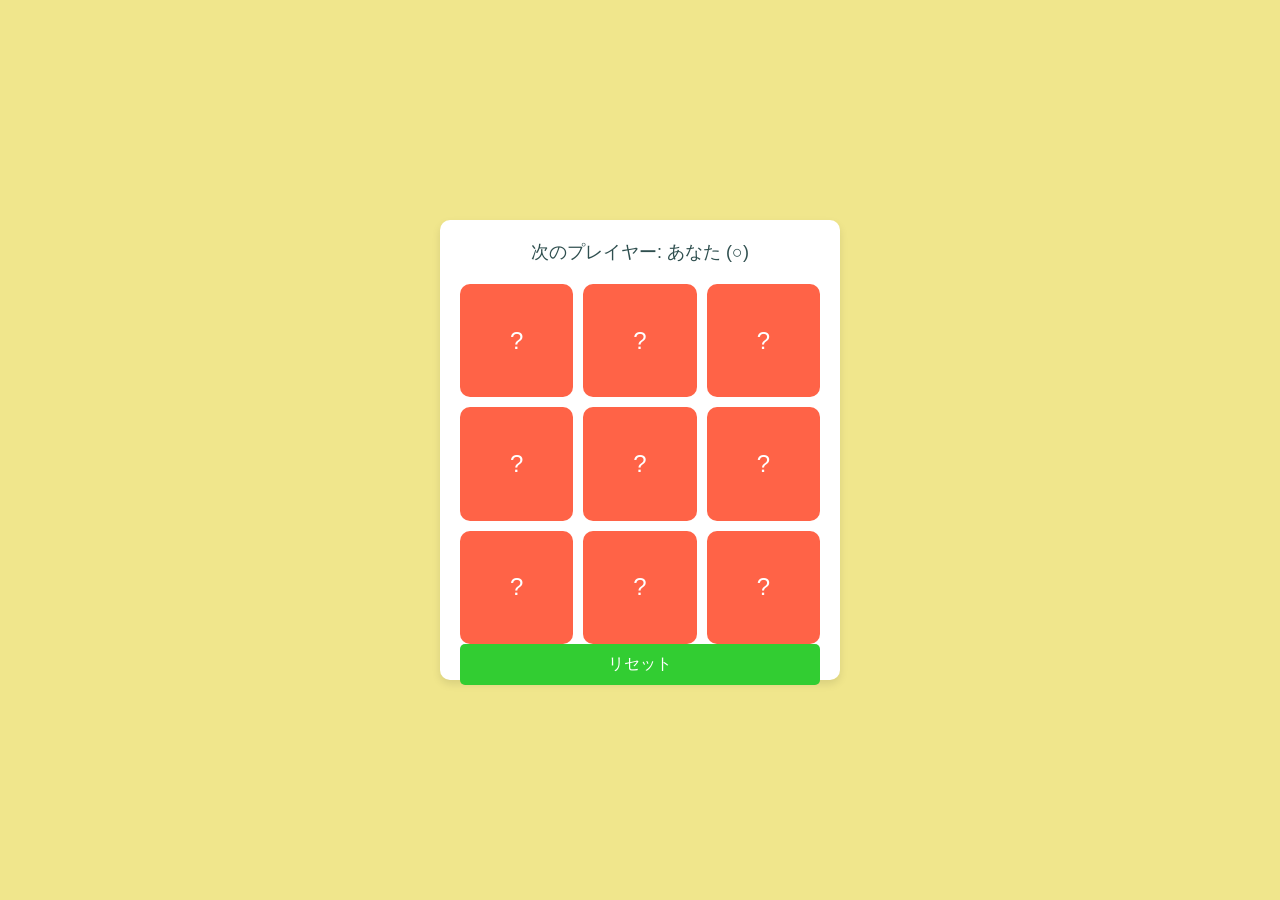
==== main.html @ d32c74fd "Initial commit" ====
<!DOCTYPE html>
<html lang="ja">
<head>
    <meta charset="UTF-8">
    <title>○×ゲーム</title>
    <link rel="stylesheet" href="styles.css">
</head>
<body>
    <div id="game-container">
        <div id="status">次のプレイヤー: あなた (○)</div>
        <div id="game-board">
            <button class="game-button">?</button>
            <button class="game-button">?</button>
            <button class="game-button">?</button>
            <button class="game-button">?</button>
            <button class="game-button">?</button>
            <button class="game-button">?</button>
            <button class="game-button">?</button>
            <button class="game-button">?</button>
            <button class="game-button">?</button>
        </div>
        <button onclick="resetGame()">リセット</button>
    </div>
    <script src="script.js"></script>
</body>
</html>
---- styles.css ----
body {
    background-color: #f0e68c;
    font-family: 'Arial', sans-serif;
    color: #333;
    display: flex;
    justify-content: center;
    align-items: center;
    height: 100vh;
    margin: 0;
}

#game-container {
    width: 360px; /* コンテナの幅を固定 */
    height: 420px; /* 高さを固定して正方形に近づける */
    box-shadow: 0 4px 8px rgba(0, 0, 0, 0.1);
    background: #ffffff;
    padding: 20px;
    border-radius: 10px;
    display: flex;
    flex-direction: column;
    justify-content: space-between;
}

#game-board {
    display: grid;
    grid-template-columns: repeat(3, 1fr); /* 等分割に設定 */
    gap: 10px;
}

.game-button {
    background-color: #ff6347;
    border: none;
    color: white;
    font-size: 24px;
    cursor: pointer;
    border-radius: 10px;
    transition: background-color 0.3s, transform 0.2s;
    aspect-ratio: 1; /* アスペクト比を1:1に設定して正方形を保つ */
    padding: 0; /* パディングの削除 */
}

.game-button:hover {
    background-color: #ff4500;
    transform: scale(1.1);
}

.game-button:active {
    transform: scale(0.9);
}

#status {
    text-align: center;
    margin-bottom: 20px;
    font-size: 18px;
    color: #2f4f4f;
}

button {
    padding: 10px 20px;
    font-size: 16px;
    cursor: pointer;
    border: none;
    border-radius: 5px;
    background-color: #32cd32;
    color: white;
}

button:hover {
    background-color: #228b22;
}
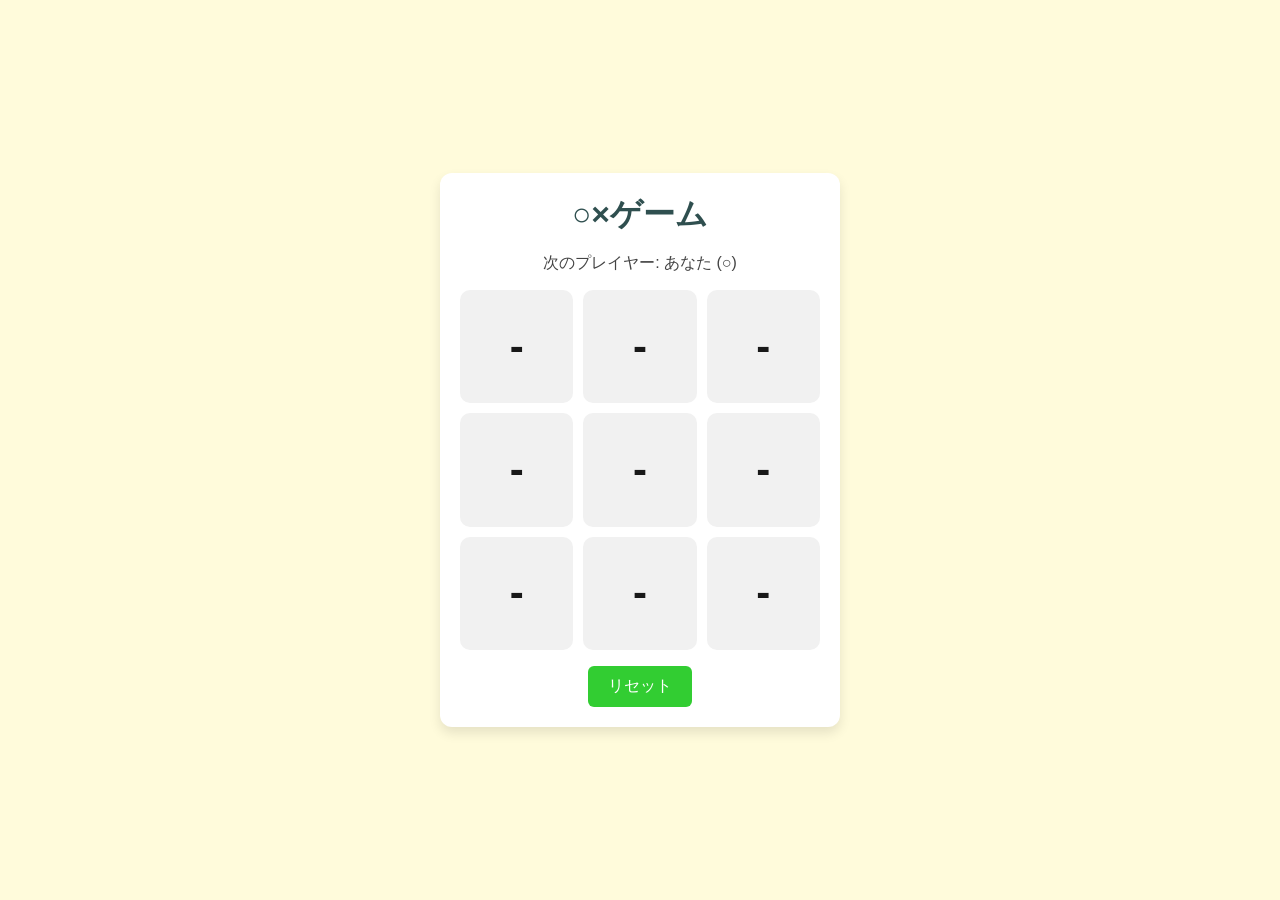
==== commit 11544c30: "feat: improved the design" ====
--- a/main.html
+++ b/main.html
@@ -1,26 +1,31 @@
 <!DOCTYPE html>
 <html lang="ja">
+
 <head>
     <meta charset="UTF-8">
-    <title>○×ゲーム</title>
+    <meta name="viewport" content="width=device-width, initial-scale=1.0">
+    <title>○×ゲーム（vs コンピュータ）</title>
     <link rel="stylesheet" href="styles.css">
 </head>
+
 <body>
     <div id="game-container">
+        <h1>○×ゲーム</h1>
         <div id="status">次のプレイヤー: あなた (○)</div>
         <div id="game-board">
-            <button class="game-button">?</button>
-            <button class="game-button">?</button>
-            <button class="game-button">?</button>
-            <button class="game-button">?</button>
-            <button class="game-button">?</button>
-            <button class="game-button">?</button>
-            <button class="game-button">?</button>
-            <button class="game-button">?</button>
-            <button class="game-button">?</button>
+            <button class="game-button" type="button">-</button>
+            <button class="game-button" type="button">-</button>
+            <button class="game-button" type="button">-</button>
+            <button class="game-button" type="button">-</button>
+            <button class="game-button" type="button">-</button>
+            <button class="game-button" type="button">-</button>
+            <button class="game-button" type="button">-</button>
+            <button class="game-button" type="button">-</button>
+            <button class="game-button" type="button">-</button>
         </div>
-        <button onclick="resetGame()">リセット</button>
+        <button id="reset-btn" type="button">リセット</button>
     </div>
     <script src="script.js"></script>
 </body>
-</html>
+
+</html>
--- a/styles.css
+++ b/styles.css
@@ -1,70 +1,150 @@
+*,
+*::before,
+*::after {
+    box-sizing: border-box;
+}
+
+html,
 body {
-    background-color: #f0e68c;
-    font-family: 'Arial', sans-serif;
-    color: #333;
+    height: 100%;
+    margin: 0;
+    padding: 0;
+}
+
+body {
+    background-color: #fffbdb;
+    font-family: 'Segoe UI', 'Arial', sans-serif;
     display: flex;
     justify-content: center;
     align-items: center;
-    height: 100vh;
-    margin: 0;
 }
 
 #game-container {
-    width: 360px; /* コンテナの幅を固定 */
-    height: 420px; /* 高さを固定して正方形に近づける */
-    box-shadow: 0 4px 8px rgba(0, 0, 0, 0.1);
-    background: #ffffff;
+    width: min(400px, 95vw);
+    background: #fff;
+    border-radius: 12px;
+    box-shadow: 0 6px 12px rgba(0, 0, 0, 0.1);
     padding: 20px;
-    border-radius: 10px;
     display: flex;
     flex-direction: column;
-    justify-content: space-between;
+    align-items: center;
+    gap: 16px;
+}
+
+h1 {
+    margin: 0;
+    color: #2f4f4f;
+}
+
+#status {
+    font-size: 16px;
+    color: #444;
 }
 
 #game-board {
     display: grid;
-    grid-template-columns: repeat(3, 1fr); /* 等分割に設定 */
+    grid-template-columns: repeat(3, 1fr);
     gap: 10px;
+    width: 100%;
 }
 
 .game-button {
-    background-color: #ff6347;
+    background-color: #f1f1f1;
     border: none;
-    color: white;
-    font-size: 24px;
+    border-radius: 10px;
+    font-size: clamp(30px, 8vw, 42px);
+    font-weight: 600;
+    color: #181818;
     cursor: pointer;
-    border-radius: 10px;
-    transition: background-color 0.3s, transform 0.2s;
-    aspect-ratio: 1; /* アスペクト比を1:1に設定して正方形を保つ */
-    padding: 0; /* パディングの削除 */
+    aspect-ratio: 1 / 1;
+    display: flex;
+    justify-content: center;
+    align-items: center;
+    transition: background-color 0.2s, transform 0.1s;
+    position: relative;
 }
 
-.game-button:hover {
-    background-color: #ff4500;
-    transform: scale(1.1);
+/* --- 各プレイヤー用デザイン --- */
+.game-button[data-player="circle"] {
+    color: #3498db;
+    text-shadow: 0 0 8px rgba(52, 152, 219, 0.4);
+    animation: fadeInPop 0.25s ease-out;
 }
 
-.game-button:active {
-    transform: scale(0.9);
+.game-button[data-player="cross"] {
+    color: #e74c3c;
+    text-shadow: 0 0 8px rgba(231, 76, 60, 0.4);
+    animation: fadeInSpin 0.3s ease-out;
 }
 
-#status {
-    text-align: center;
-    margin-bottom: 20px;
-    font-size: 18px;
-    color: #2f4f4f;
+/* --- アニメーション --- */
+@keyframes fadeInPop {
+    0% {
+        transform: scale(0.4);
+        opacity: 0;
+    }
+
+    100% {
+        transform: scale(1);
+        opacity: 1;
+    }
 }
 
-button {
-    padding: 10px 20px;
-    font-size: 16px;
-    cursor: pointer;
-    border: none;
-    border-radius: 5px;
+@keyframes fadeInSpin {
+    0% {
+        transform: scale(0.4) rotate(-180deg);
+        opacity: 0;
+    }
+
+    100% {
+        transform: scale(1) rotate(0deg);
+        opacity: 1;
+    }
+}
+
+.game-button:hover:not(:disabled) {
+    background-color: #181818;
+    color: #f4f4f4;
+    transform: scale(1.05);
+}
+
+.game-button:disabled {
+    opacity: 0.9;
+    cursor: default;
+}
+
+#reset-btn {
     background-color: #32cd32;
     color: white;
+    border: none;
+    border-radius: 6px;
+    padding: 10px 20px;
+    cursor: pointer;
+    font-size: 16px;
 }
 
-button:hover {
+#reset-btn:hover {
     background-color: #228b22;
 }
+
+/* ○（より大きく、明るい青で発光感あり） */
+.mark-o {
+    color: #0078ff !important;
+    font-size: 2.5em;
+    /* 通常より大きめ */
+    font-weight: bolder;
+    display: inline-block;
+    line-height: 1;
+    transform: scale(1.2);
+    text-shadow: 0 0 5px rgba(0, 120, 255, 0.6), 0 0 20px rgba(0, 120, 255, 0.3);
+}
+
+/* ✕（赤く鋭い印象を維持） */
+.mark-x {
+    color: #ff0044 !important;
+    font-size: 1.8em;
+    font-weight: bolder;
+    display: inline-block;
+    line-height: 1;
+    text-shadow: 0 0 5px rgba(255, 0, 68, 0.6), 0 0 20px rgba(255, 0, 68, 0.3);
+}
